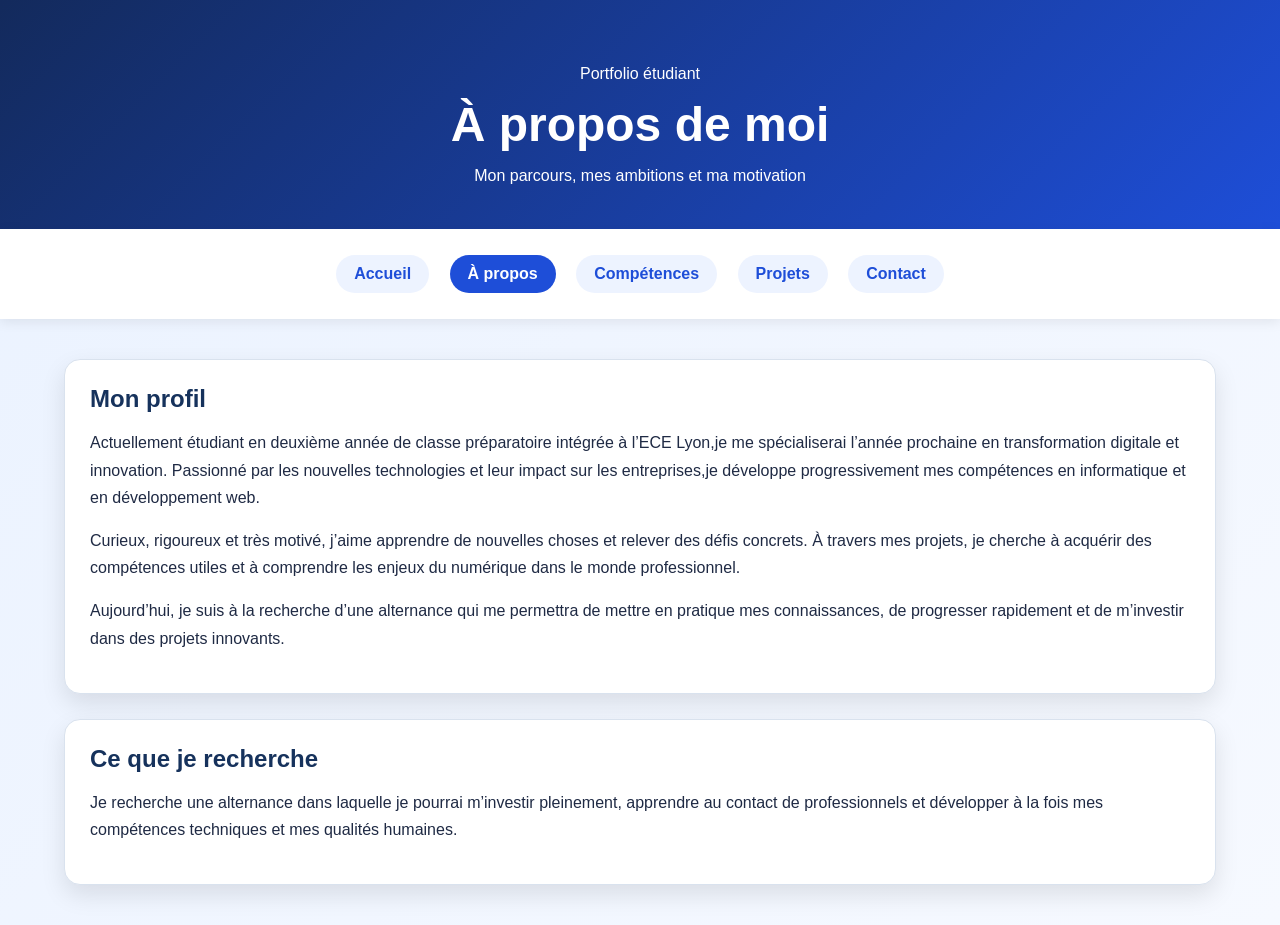
==== apropos.html @ 4f318027 "Add files via upload" ====
<!DOCTYPE html>
<html lang="fr">
<head>
    <meta charset="UTF-8">
    <meta name="viewport" content="width=device-width, initial-scale=1.0">
    <title>À propos - Mon univers numérique</title>
    <link rel="stylesheet" href="style.css">
</head>
<body>

    <header class="hero">
        <div class="hero-content">
            <p class="mini-titre">Portfolio étudiant</p>
            <h1>À propos de moi</h1>
            <p class="sous-titre">
                Mon parcours, mes ambitions et ma motivation
            </p>
        </div>
    </header>

    <nav class="menu-principal">
        <a href="index.html">Accueil</a>
        <a href="apropos.html" class="actif">À propos</a>
        <a href="competences.html">Compétences</a>
        <a href="projets.html">Projets</a>
        <a href="contact.html">Contact</a>
    </nav>

    <main class="conteneur">
        <section class="carte">
            <h2>Mon profil</h2>
            <p>
                Actuellement étudiant en deuxième année de classe préparatoire intégrée à l’ECE Lyon,je me spécialiserai l’année prochaine en transformation digitale et innovation.
                Passionné par les nouvelles technologies et leur impact sur les entreprises,je développe progressivement mes compétences en informatique et en développement web.
            </p>
            <p>
                Curieux, rigoureux et très motivé, j’aime apprendre de nouvelles choses et relever des défis concrets. À travers mes projets, je cherche à acquérir des compétences
                utiles et à comprendre les enjeux du numérique dans le monde professionnel.
            </p>
            <p>
                Aujourd’hui, je suis à la recherche d’une alternance qui me permettra de mettre en pratique mes connaissances, de progresser rapidement et de m’investir dans des projets innovants.
            </p>
        </section>

        <section class="carte">
            <h2>Ce que je recherche</h2>
            <p>
                Je recherche une alternance dans laquelle je pourrai m’investir pleinement,
                apprendre au contact de professionnels et développer à la fois mes compétences
                techniques et mes qualités humaines.
            </p>
        </section>
    </main>

    

</body>
</html>
---- style.css ----
* {
    box-sizing: border-box;
}

body {
    margin: 0;
    font-family: Arial, sans-serif;
    background: linear-gradient(135deg, #eaf2ff, #f6f9ff);
    color: #1f2a44;
}

.hero {
    background: linear-gradient(135deg, #132a5c, #1e4ed8);
    color: white;
    padding: 60px 20px 40px 20px;
    text-align: center;
    box-shadow: 0 4px 18px rgba(0, 0, 0, 0.2);
}

.hero-content {
    width: 90%;
    max-width: 1000px;
    margin: 0 auto;
}

.mini-titre {
    text-align: center;
    margin: 0 auto;
    display: block;
}

h1 {
    font-size: 3rem;
    margin: 10px 0;
}


.sous-titre {
   text-align: center;
    margin: 0 auto;
    display: block
}

.menu-principal {
    width: 100%;
    background-color: #ffffff;
    text-align: center;
    padding: 18px 10px;
    box-shadow: 0 3px 12px rgba(0, 0, 0, 0.08);
}

.menu-principal a {
    display: inline-block;
    margin: 8px;
    padding: 10px 18px;
    border-radius: 999px;
    background-color: #edf3ff;
    color: #1e4ed8;
    text-decoration: none;
    font-weight: bold;
    transition: 0.3s;
}

.menu-principal a:hover {
    background-color: #1e4ed8;
    color: white;
    transform: translateY(-2px);
}

.actif {
    background-color: #1e4ed8 !important;
    color: white !important;
}

.conteneur {
    width: 90%;
    margin: 40px auto;
}

.carte {
    background-color: white;
    border: 1px solid #d9e2ee;
    border-radius: 16px;
    padding: 25px;
    margin-bottom: 25px;
    box-shadow: 0 10px 25px rgba(0, 0, 0, 0.1);
    transition: all 0.3s ease;
}

.carte:hover {
    transform: scale(1.02);
    box-shadow: 0 15px 30px rgba(0, 0, 0, 0.18);
}

.carte-image {
    display: flex;
    align-items: center;
    justify-content: space-between;
    gap: 25px;
    flex-wrap: wrap;
}

.texte-image {
    flex: 1 1 320px;
}

.image-link {
    flex: 1 1 320px;
    text-align: center;
}

h2 {
    color: #16325c;
    margin-top: 0;
    margin-bottom: 15px;
}

h3 {
    color: #1e4ed8;
    margin-top: 30px;
    margin-bottom: 10px;
}

p {
    line-height: 1.7;
    
}

ul {
    padding-left: 22px;
    line-height: 1.8;
   
}

a {
    color: #1e4ed8;
    text-decoration: none;
    font-weight: bold;
}

a:hover {
    color: #c0392b;
    text-decoration: underline;
}

.bouton-lien {
    display: inline-block;
    margin-top: 10px;
    padding: 10px 16px;
    background-color: #1e4ed8;
    color: white;
    border-radius: 8px;
    box-shadow: 0 6px 14px rgba(30, 78, 216, 0.25);
    transition: 0.3s;
}

.bouton-lien:hover {
    background-color: #163bb5;
    color: white;
    text-decoration: none;
    transform: translateY(-2px);
}

img {
    width: 100%;
    max-width: 340px;
    border-radius: 12px;
    border: 2px solid #c7d4e6;
    box-shadow: 0 10px 20px rgba(0, 0, 0, 0.2);
    transition: 0.3s;
}

img:hover {
    transform: scale(1.05);
}

.pied-page {
    text-align: center;
    padding: 20px;
    font-size: 0.95rem;
    color: #4d5b78;
}

@media screen and (max-width: 768px) {
    h1 {
        font-size: 2.2rem;
    }

    .menu-principal a {
        display: block;
        width: fit-content;
        margin: 10px auto;
    }

    .conteneur {
        width: 94%;
    }
}
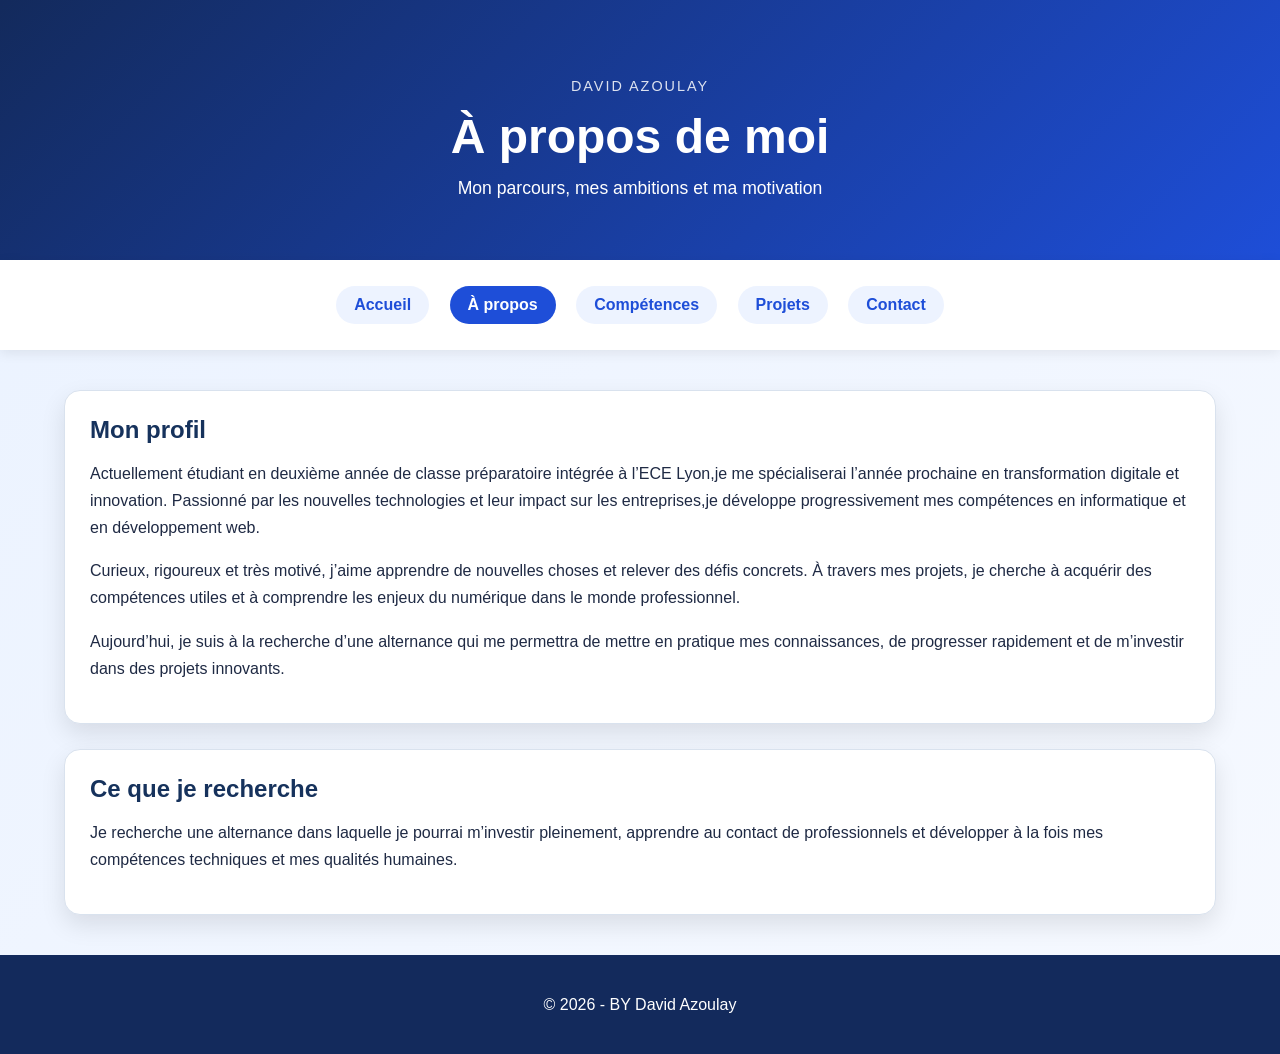
==== commit 2451e25e: "Add files via upload" ====
--- a/apropos.html
+++ b/apropos.html
@@ -10,7 +10,7 @@
 
     <header class="hero">
         <div class="hero-content">
-            <p class="mini-titre">Portfolio étudiant</p>
+            <p class="mini-titre">DAVID AZOULAY</p>
             <h1>À propos de moi</h1>
             <p class="sous-titre">
                 Mon parcours, mes ambitions et ma motivation
@@ -52,7 +52,9 @@
         </section>
     </main>
 
-    
+    <footer class="footer">
+        <p>© 2026 - BY David Azoulay</p>
+    </footer>
 
 </body>
 </html>
--- a/style.css
+++ b/style.css
@@ -9,6 +9,7 @@
     color: #1f2a44;
 }
 
+/* HEADER */
 .hero {
     background: linear-gradient(135deg, #132a5c, #1e4ed8);
     color: white;
@@ -24,9 +25,12 @@
 }
 
 .mini-titre {
-    text-align: center;
-    margin: 0 auto;
-    display: block;
+    letter-spacing: 2px;
+    text-transform: uppercase;
+    font-size: 0.9rem;
+    opacity: 0.85;
+    margin-bottom: 10px;
+    text-align: center;
 }
 
 h1 {
@@ -34,13 +38,13 @@
     margin: 10px 0;
 }
 
-
 .sous-titre {
-   text-align: center;
-    margin: 0 auto;
-    display: block
-}
-
+    font-size: 1.1rem;
+    line-height: 1.6;
+    margin-top: 10px;
+}
+
+/* MENU */
 .menu-principal {
     width: 100%;
     background-color: #ffffff;
@@ -72,11 +76,13 @@
     color: white !important;
 }
 
+/* MAIN */
 .conteneur {
     width: 90%;
     margin: 40px auto;
 }
 
+/* CARTES */
 .carte {
     background-color: white;
     border: 1px solid #d9e2ee;
@@ -92,6 +98,7 @@
     box-shadow: 0 15px 30px rgba(0, 0, 0, 0.18);
 }
 
+/* IMAGE */
 .carte-image {
     display: flex;
     align-items: center;
@@ -109,58 +116,6 @@
     text-align: center;
 }
 
-h2 {
-    color: #16325c;
-    margin-top: 0;
-    margin-bottom: 15px;
-}
-
-h3 {
-    color: #1e4ed8;
-    margin-top: 30px;
-    margin-bottom: 10px;
-}
-
-p {
-    line-height: 1.7;
-    
-}
-
-ul {
-    padding-left: 22px;
-    line-height: 1.8;
-   
-}
-
-a {
-    color: #1e4ed8;
-    text-decoration: none;
-    font-weight: bold;
-}
-
-a:hover {
-    color: #c0392b;
-    text-decoration: underline;
-}
-
-.bouton-lien {
-    display: inline-block;
-    margin-top: 10px;
-    padding: 10px 16px;
-    background-color: #1e4ed8;
-    color: white;
-    border-radius: 8px;
-    box-shadow: 0 6px 14px rgba(30, 78, 216, 0.25);
-    transition: 0.3s;
-}
-
-.bouton-lien:hover {
-    background-color: #163bb5;
-    color: white;
-    text-decoration: none;
-    transform: translateY(-2px);
-}
-
 img {
     width: 100%;
     max-width: 340px;
@@ -174,13 +129,153 @@
     transform: scale(1.05);
 }
 
-.pied-page {
+/* TITRES */
+h2 {
+    color: #16325c;
+    margin-top: 0;
+    margin-bottom: 15px;
+}
+
+h3 {
+    color: #1e4ed8;
+    margin-top: 30px;
+    margin-bottom: 10px;
+}
+
+/* TEXTE */
+p {
+    line-height: 1.7;
+}
+
+/* LISTES */
+ul {
+    padding-left: 22px;
+    line-height: 1.8;
+}
+
+/* LIENS */
+a {
+    color: #1e4ed8;
+    text-decoration: none;
+    font-weight: bold;
+}
+
+a:hover {
+    color: #c0392b;
+    text-decoration: underline;
+}
+
+/* BOUTONS */
+.bouton-lien {
+    display: inline-block;
+    margin-top: 10px;
+    padding: 10px 16px;
+    background-color: #1e4ed8;
+    color: white;
+    border-radius: 8px;
+    box-shadow: 0 6px 14px rgba(30, 78, 216, 0.25);
+    transition: 0.3s;
+}
+
+.bouton-lien:hover {
+    background-color: #163bb5;
+    color: white;
+    transform: translateY(-2px);
+}
+
+/* FOOTER */
+.footer {
+    background-color: #132a5c;
+    color: white;
     text-align: center;
     padding: 20px;
-    font-size: 0.95rem;
-    color: #4d5b78;
-}
-
+    margin-top: 40px;
+}
+
+.footer a {
+    color: #ffffff;
+    margin: 0 10px;
+}
+
+.footer a:hover {
+    color: #c0392b;
+}
+
+/* FORMULAIRE CONTACT */
+.carte-contact {
+    max-width: 950px;
+    margin: 0 auto 30px auto;
+    padding: 35px;
+    background: linear-gradient(180deg, #ffffff, #f8fbff);
+}
+
+.intro-contact {
+    margin-bottom: 25px;
+}
+
+.ligne-formulaire {
+    display: flex;
+    gap: 18px;
+    flex-wrap: wrap;
+}
+
+.formulaire-contact {
+    margin-top: 10px;
+}
+
+.champ-formulaire {
+    display: flex;
+    flex-direction: column;
+    margin-bottom: 18px;
+    flex: 1 1 320px;
+}
+
+.champ-formulaire label {
+    font-weight: bold;
+    margin-bottom: 8px;
+    color: #16325c;
+}
+
+.champ-formulaire input,
+.champ-formulaire textarea {
+    padding: 14px;
+    border: 1px solid #cbd7ea;
+    border-radius: 14px;
+    font-size: 1rem;
+    background-color: #f8fbff;
+    transition: 0.3s;
+}
+
+.champ-formulaire input:focus,
+.champ-formulaire textarea:focus {
+    outline: none;
+    border-color: #1e4ed8;
+    background-color: white;
+    box-shadow: 0 0 0 4px rgba(30, 78, 216, 0.12);
+}
+
+.zone-bouton {
+    margin-top: 10px;
+}
+
+.bouton-envoi {
+    border: none;
+    padding: 14px 24px;
+    border-radius: 12px;
+    background: linear-gradient(135deg, #1e4ed8, #3b82f6);
+    color: white;
+    font-size: 1rem;
+    font-weight: bold;
+    cursor: pointer;
+    box-shadow: 0 10px 20px rgba(30, 78, 216, 0.22);
+    transition: 0.3s;
+}
+
+.bouton-envoi:hover {
+    transform: translateY(-2px);
+}
+
+/* RESPONSIVE */
 @media screen and (max-width: 768px) {
     h1 {
         font-size: 2.2rem;
@@ -192,6 +287,10 @@
         margin: 10px auto;
     }
 
+    .ligne-formulaire {
+        flex-direction: column;
+    }
+
     .conteneur {
         width: 94%;
     }
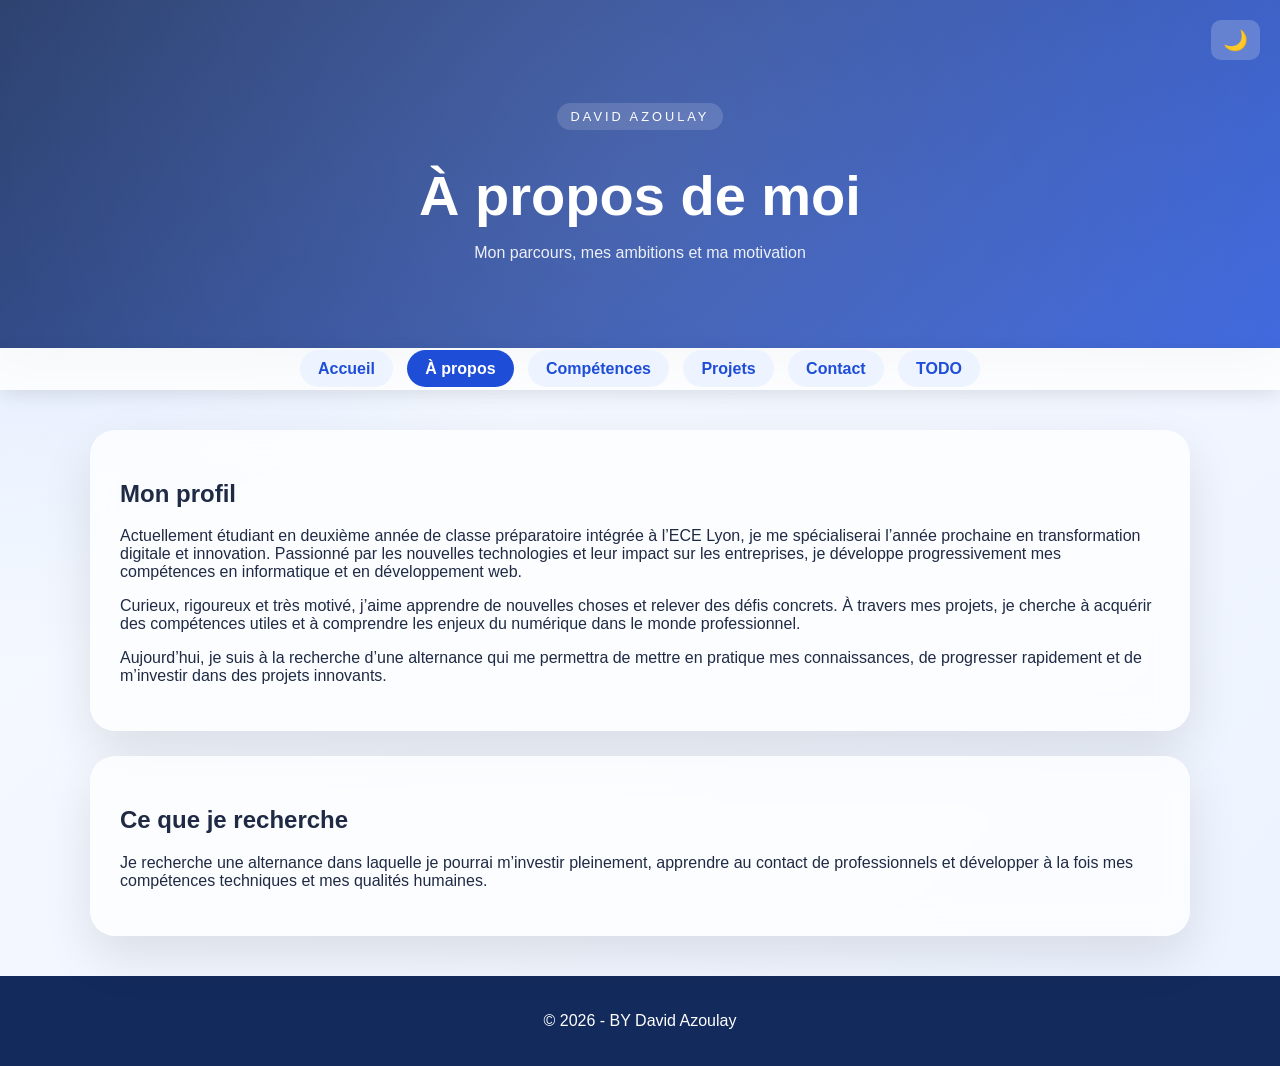
==== commit a73dee65: "Add files via upload" ====
--- a/apropos.html
+++ b/apropos.html
@@ -8,53 +8,72 @@
 </head>
 <body>
 
-    <header class="hero">
-        <div class="hero-content">
-            <p class="mini-titre">DAVID AZOULAY</p>
-            <h1>À propos de moi</h1>
-            <p class="sous-titre">
-                Mon parcours, mes ambitions et ma motivation
-            </p>
-        </div>
-    </header>
+<header class="hero">
+    <div class="dark-toggle" onclick="toggleDarkMode()">🌙</div>
+    <div class="hero-content">
+        <p class="mini-titre">DAVID AZOULAY</p>
+        <h1>À propos de moi</h1>
+        <p class="sous-titre">
+            Mon parcours, mes ambitions et ma motivation
+        </p>
+    </div>
+</header>
 
-    <nav class="menu-principal">
-        <a href="index.html">Accueil</a>
-        <a href="apropos.html" class="actif">À propos</a>
-        <a href="competences.html">Compétences</a>
-        <a href="projets.html">Projets</a>
-        <a href="contact.html">Contact</a>
-    </nav>
+<div class="burger" id="burger">
+    ☰
+</div>
 
-    <main class="conteneur">
-        <section class="carte">
-            <h2>Mon profil</h2>
-            <p>
-                Actuellement étudiant en deuxième année de classe préparatoire intégrée à l’ECE Lyon,je me spécialiserai l’année prochaine en transformation digitale et innovation.
-                Passionné par les nouvelles technologies et leur impact sur les entreprises,je développe progressivement mes compétences en informatique et en développement web.
-            </p>
-            <p>
-                Curieux, rigoureux et très motivé, j’aime apprendre de nouvelles choses et relever des défis concrets. À travers mes projets, je cherche à acquérir des compétences
-                utiles et à comprendre les enjeux du numérique dans le monde professionnel.
-            </p>
-            <p>
-                Aujourd’hui, je suis à la recherche d’une alternance qui me permettra de mettre en pratique mes connaissances, de progresser rapidement et de m’investir dans des projets innovants.
-            </p>
-        </section>
+<nav class="menu-principal" id="menu">
+    <a href="index.html">Accueil</a>
+    <a href="apropos.html" class="actif">À propos</a>
+    <a href="competences.html">Compétences</a>
+    <a href="projets.html">Projets</a>
+    <a href="contact.html">Contact</a>
+    <a href="todo.html">TODO</a>
 
-        <section class="carte">
-            <h2>Ce que je recherche</h2>
-            <p>
-                Je recherche une alternance dans laquelle je pourrai m’investir pleinement,
-                apprendre au contact de professionnels et développer à la fois mes compétences
-                techniques et mes qualités humaines.
-            </p>
-        </section>
-    </main>
+    
+</nav>
 
-    <footer class="footer">
-        <p>© 2026 - BY David Azoulay</p>
-    </footer>
+<main class="conteneur">
+
+    <!-- AJOUT reveal ICI -->
+    <section class="carte reveal">
+        <h2>Mon profil</h2>
+        <p>
+            Actuellement étudiant en deuxième année de classe préparatoire intégrée à l’ECE Lyon,
+            je me spécialiserai l’année prochaine en transformation digitale et innovation.
+            Passionné par les nouvelles technologies et leur impact sur les entreprises,
+            je développe progressivement mes compétences en informatique et en développement web.
+        </p>
+        <p>
+            Curieux, rigoureux et très motivé, j’aime apprendre de nouvelles choses et relever des défis concrets.
+            À travers mes projets, je cherche à acquérir des compétences utiles et à comprendre les enjeux du numérique dans le monde professionnel.
+        </p>
+        <p>
+            Aujourd’hui, je suis à la recherche d’une alternance qui me permettra de mettre en pratique mes connaissances,
+            de progresser rapidement et de m’investir dans des projets innovants.
+        </p>
+    </section>
+
+    <!-- AJOUT reveal ICI -->
+    <section class="carte reveal">
+        <h2>Ce que je recherche</h2>
+        <p>
+            Je recherche une alternance dans laquelle je pourrai m’investir pleinement,
+            apprendre au contact de professionnels et développer à la fois mes compétences
+            techniques et mes qualités humaines.
+        </p>
+    </section>
+
+</main>
+
+<footer class="footer">
+    <p>© 2026 - BY David Azoulay</p>
+</footer>
+
+<script src="https://code.jquery.com/jquery-3.7.1.min.js"></script>
+<script src="jquery.js"></script>
+<script src="animations.js"></script>
 
 </body>
 </html>
--- a/style.css
+++ b/style.css
@@ -1,127 +1,174 @@
+/* RESET */
 * {
     box-sizing: border-box;
 }
 
+html {
+    scroll-behavior: smooth;
+}
+
+/* BODY */
 body {
     margin: 0;
-    font-family: Arial, sans-serif;
-    background: linear-gradient(135deg, #eaf2ff, #f6f9ff);
+    font-family: -apple-system, BlinkMacSystemFont, sans-serif;
+    background:
+        radial-gradient(circle at top left, rgba(59,130,246,0.15), transparent 40%),
+        linear-gradient(135deg, #f7faff, #edf3ff);
     color: #1f2a44;
 }
 
 /* HEADER */
 .hero {
-    background: linear-gradient(135deg, #132a5c, #1e4ed8);
-    color: white;
-    padding: 60px 20px 40px 20px;
+    position: relative;
+    overflow: hidden;
+    background: linear-gradient(135deg, rgba(19,42,92,0.95), rgba(30,78,216,0.9));
+    color: white;
+    padding: 90px 20px 70px;
     text-align: center;
-    box-shadow: 0 4px 18px rgba(0, 0, 0, 0.2);
+    box-shadow: 0 15px 40px rgba(0,0,0,0.2);
+}
+
+.hero::after {
+    content: "";
+    position: absolute;
+    width: 200%;
+    height: 200%;
+    background: radial-gradient(circle, rgba(255,255,255,0.15), transparent);
+    top: -50%;
+    left: -50%;
+    animation: moveLight 8s linear infinite;
+    pointer-events: none;
 }
 
 .hero-content {
-    width: 90%;
-    max-width: 1000px;
-    margin: 0 auto;
+    position: relative;
+    z-index: 1;
+}
+
+@keyframes moveLight {
+    0% { transform: rotate(0deg); }
+    100% { transform: rotate(360deg); }
 }
 
 .mini-titre {
-    letter-spacing: 2px;
-    text-transform: uppercase;
-    font-size: 0.9rem;
-    opacity: 0.85;
-    margin-bottom: 10px;
-    text-align: center;
+    display: inline-block;
+    letter-spacing: 3px;
+    font-size: 0.8rem;
+    padding: 6px 14px;
+    border-radius: 999px;
+    background: rgba(255,255,255,0.15);
+    backdrop-filter: blur(8px);
 }
 
 h1 {
-    font-size: 3rem;
-    margin: 10px 0;
+    font-size: 3.5rem;
+    margin: 20px 0 10px;
 }
 
 .sous-titre {
-    font-size: 1.1rem;
-    line-height: 1.6;
-    margin-top: 10px;
+    opacity: 0.9;
+}
+
+/* BOUTON DARK MODE */
+.dark-toggle {
+    position: absolute;
+    top: 20px;
+    right: 20px;
+    z-index: 2;
+    font-size: 20px;
+    cursor: pointer;
+    background: rgba(255,255,255,0.2);
+    padding: 8px 12px;
+    border-radius: 10px;
+    backdrop-filter: blur(6px);
+    color: white;
 }
 
 /* MENU */
 .menu-principal {
-    width: 100%;
-    background-color: #ffffff;
+    position: sticky;
+    top: 0;
+    z-index: 10;
+    background: rgba(255,255,255,0.85);
+    backdrop-filter: blur(12px);
+    padding: 12px;
     text-align: center;
-    padding: 18px 10px;
-    box-shadow: 0 3px 12px rgba(0, 0, 0, 0.08);
+    box-shadow: 0 5px 20px rgba(0,0,0,0.08);
 }
 
 .menu-principal a {
-    display: inline-block;
-    margin: 8px;
+    margin: 5px;
     padding: 10px 18px;
     border-radius: 999px;
-    background-color: #edf3ff;
+    background: #edf3ff;
     color: #1e4ed8;
+    font-weight: bold;
     text-decoration: none;
-    font-weight: bold;
-    transition: 0.3s;
+    transition: 0.25s;
 }
 
 .menu-principal a:hover {
-    background-color: #1e4ed8;
+    background: #1e4ed8;
     color: white;
     transform: translateY(-2px);
 }
 
 .actif {
-    background-color: #1e4ed8 !important;
+    background: #1e4ed8 !important;
     color: white !important;
+}
+
+/* BURGER */
+.burger {
+    display: none;
+    font-size: 32px;
+    text-align: center;
+    padding: 12px;
+    background: #132a5c;
+    color: white;
+    cursor: pointer;
 }
 
 /* MAIN */
 .conteneur {
     width: 90%;
+    max-width: 1100px;
     margin: 40px auto;
 }
 
 /* CARTES */
 .carte {
-    background-color: white;
-    border: 1px solid #d9e2ee;
-    border-radius: 16px;
-    padding: 25px;
+    background: rgba(255,255,255,0.75);
+    backdrop-filter: blur(15px);
+    border-radius: 25px;
+    padding: 30px;
     margin-bottom: 25px;
-    box-shadow: 0 10px 25px rgba(0, 0, 0, 0.1);
-    transition: all 0.3s ease;
+    box-shadow: 0 20px 50px rgba(0,0,0,0.1);
+    transition: 0.3s;
 }
 
 .carte:hover {
-    transform: scale(1.02);
-    box-shadow: 0 15px 30px rgba(0, 0, 0, 0.18);
+    transform: translateY(-6px) scale(1.01);
+    box-shadow: 0 25px 60px rgba(0,0,0,0.15);
+}
+
+/* ANIMATION SCROLL */
+.reveal {
+    opacity: 0;
+    transform: translateY(40px);
+    transition: all 0.8s ease;
+}
+
+.reveal.visible {
+    opacity: 1;
+    transform: translateY(0);
 }
 
 /* IMAGE */
-.carte-image {
-    display: flex;
-    align-items: center;
-    justify-content: space-between;
-    gap: 25px;
-    flex-wrap: wrap;
-}
-
-.texte-image {
-    flex: 1 1 320px;
-}
-
-.image-link {
-    flex: 1 1 320px;
-    text-align: center;
-}
-
 img {
     width: 100%;
     max-width: 340px;
-    border-radius: 12px;
-    border: 2px solid #c7d4e6;
-    box-shadow: 0 10px 20px rgba(0, 0, 0, 0.2);
+    border-radius: 20px;
     transition: 0.3s;
 }
 
@@ -129,169 +176,211 @@
     transform: scale(1.05);
 }
 
-/* TITRES */
-h2 {
-    color: #16325c;
-    margin-top: 0;
-    margin-bottom: 15px;
-}
-
-h3 {
-    color: #1e4ed8;
-    margin-top: 30px;
-    margin-bottom: 10px;
-}
-
-/* TEXTE */
-p {
-    line-height: 1.7;
-}
-
-/* LISTES */
-ul {
-    padding-left: 22px;
-    line-height: 1.8;
-}
-
-/* LIENS */
-a {
-    color: #1e4ed8;
+/* BOUTONS */
+.bouton-envoi,
+.bouton-lien,
+.bouton-accordeon {
+    background: linear-gradient(135deg, #1e4ed8, #3b82f6);
+    color: white;
+    border: none;
+    padding: 12px 20px;
+    border-radius: 15px;
+    font-weight: bold;
+    cursor: pointer;
+    transition: 0.25s;
     text-decoration: none;
-    font-weight: bold;
-}
-
-a:hover {
-    color: #c0392b;
-    text-decoration: underline;
-}
-
-/* BOUTONS */
-.bouton-lien {
-    display: inline-block;
-    margin-top: 10px;
-    padding: 10px 16px;
-    background-color: #1e4ed8;
-    color: white;
-    border-radius: 8px;
-    box-shadow: 0 6px 14px rgba(30, 78, 216, 0.25);
-    transition: 0.3s;
-}
-
-.bouton-lien:hover {
-    background-color: #163bb5;
-    color: white;
+}
+
+.bouton-envoi:hover,
+.bouton-lien:hover,
+.bouton-accordeon:hover {
     transform: translateY(-2px);
 }
 
-/* FOOTER */
-.footer {
-    background-color: #132a5c;
-    color: white;
-    text-align: center;
-    padding: 20px;
-    margin-top: 40px;
-}
-
-.footer a {
-    color: #ffffff;
-    margin: 0 10px;
-}
-
-.footer a:hover {
-    color: #c0392b;
-}
-
-/* FORMULAIRE CONTACT */
-.carte-contact {
-    max-width: 950px;
-    margin: 0 auto 30px auto;
-    padding: 35px;
-    background: linear-gradient(180deg, #ffffff, #f8fbff);
-}
-
-.intro-contact {
-    margin-bottom: 25px;
-}
-
+.bouton-envoi:active,
+.bouton-lien:active,
+.bouton-accordeon:active {
+    transform: scale(0.95);
+}
+
+/* FORMULAIRE */
 .ligne-formulaire {
     display: flex;
-    gap: 18px;
-    flex-wrap: wrap;
-}
-
-.formulaire-contact {
-    margin-top: 10px;
+    gap: 6px;
 }
 
 .champ-formulaire {
+    flex: 1;
     display: flex;
     flex-direction: column;
-    margin-bottom: 18px;
-    flex: 1 1 320px;
+    margin-bottom: 8px;
 }
 
 .champ-formulaire label {
-    font-weight: bold;
-    margin-bottom: 8px;
-    color: #16325c;
+    font-size: 0.8rem;
+    margin-bottom: 3px;
 }
 
 .champ-formulaire input,
 .champ-formulaire textarea {
-    padding: 14px;
-    border: 1px solid #cbd7ea;
-    border-radius: 14px;
-    font-size: 1rem;
-    background-color: #f8fbff;
-    transition: 0.3s;
+    padding: 10px;
+    border-radius: 12px;
+    border: 1px solid #d6e0f0;
+    background: #f8fbff;
+    transition: 0.2s;
 }
 
 .champ-formulaire input:focus,
 .champ-formulaire textarea:focus {
     outline: none;
     border-color: #1e4ed8;
-    background-color: white;
-    box-shadow: 0 0 0 4px rgba(30, 78, 216, 0.12);
-}
-
-.zone-bouton {
-    margin-top: 10px;
-}
-
-.bouton-envoi {
+    box-shadow: 0 0 0 3px rgba(30,78,216,0.15);
+}
+
+textarea {
+    resize: none;
+}
+
+/* TODO */
+.table-todo {
+    width: 100%;
+    border-collapse: collapse;
+    margin-top: 20px;
+}
+
+.table-todo th {
+    background: #132a5c;
+    color: white;
+    padding: 12px;
+}
+
+.table-todo td {
+    padding: 12px;
+    background: #f8fbff;
+    color: #1f2a44;
+}
+
+.tache-faite {
+    text-decoration: line-through;
+    color: gray;
+}
+
+.bouton-supprimer {
+    background: #c0392b;
+    color: white;
     border: none;
-    padding: 14px 24px;
-    border-radius: 12px;
-    background: linear-gradient(135deg, #1e4ed8, #3b82f6);
-    color: white;
-    font-size: 1rem;
-    font-weight: bold;
+    padding: 6px 10px;
+    border-radius: 10px;
     cursor: pointer;
-    box-shadow: 0 10px 20px rgba(30, 78, 216, 0.22);
-    transition: 0.3s;
-}
-
-.bouton-envoi:hover {
-    transform: translateY(-2px);
-}
-
-/* RESPONSIVE */
+}
+
+.bouton-supprimer:hover {
+    background: #922b21;
+}
+
+/* ACCORDEON */
+.contenu-accordeon {
+    margin-top: 15px;
+    padding: 15px;
+    background: #eef4ff;
+    border-radius: 15px;
+}
+
+/* FOOTER */
+.footer {
+    background: #132a5c;
+    color: white;
+    text-align: center;
+    padding: 20px;
+}
+
+/* DARK MODE */
+.dark-mode {
+    background: #0f172a;
+    color: white;
+}
+
+.dark-mode .carte {
+    background: #1e293b;
+    color: white;
+}
+
+.dark-mode .menu-principal {
+    background: #1e293b;
+}
+
+.dark-mode .menu-principal a {
+    background: #334155;
+    color: white;
+}
+
+.dark-mode .menu-principal a:hover,
+.dark-mode .actif {
+    background: #3b82f6 !important;
+    color: white !important;
+}
+
+.dark-mode .footer {
+    background: #020617;
+}
+
+.dark-mode .champ-formulaire input,
+.dark-mode .champ-formulaire textarea,
+.dark-mode .contenu-accordeon {
+    background: #334155;
+    color: white;
+    border-color: #475569;
+}
+
+.dark-mode .champ-formulaire input::placeholder,
+.dark-mode .champ-formulaire textarea::placeholder {
+    color: #cbd5e1;
+}
+
+.dark-mode .table-todo th {
+    background: #020617;
+    color: white;
+}
+
+.dark-mode .table-todo td {
+    background: #1e293b;
+    color: white;
+    border-bottom: 1px solid #334155;
+}
+
+.dark-mode .table-todo tr:hover td {
+    background: #334155;
+}
+
+.dark-mode .tache-faite {
+    color: #94a3b8;
+}
+
+/* MOBILE */
 @media screen and (max-width: 768px) {
+    .burger {
+        display: block;
+    }
+
+    .menu-principal {
+        display: none;
+    }
+
+    .menu-principal a {
+        display: block;
+        margin: 10px auto;
+        width: 90%;
+    }
+
+    .ligne-formulaire {
+        gap: 4px;
+    }
+
     h1 {
         font-size: 2.2rem;
     }
 
-    .menu-principal a {
-        display: block;
-        width: fit-content;
-        margin: 10px auto;
-    }
-
-    .ligne-formulaire {
-        flex-direction: column;
-    }
-
-    .conteneur {
-        width: 94%;
+    .hero {
+        padding: 70px 20px 55px;
     }
 }
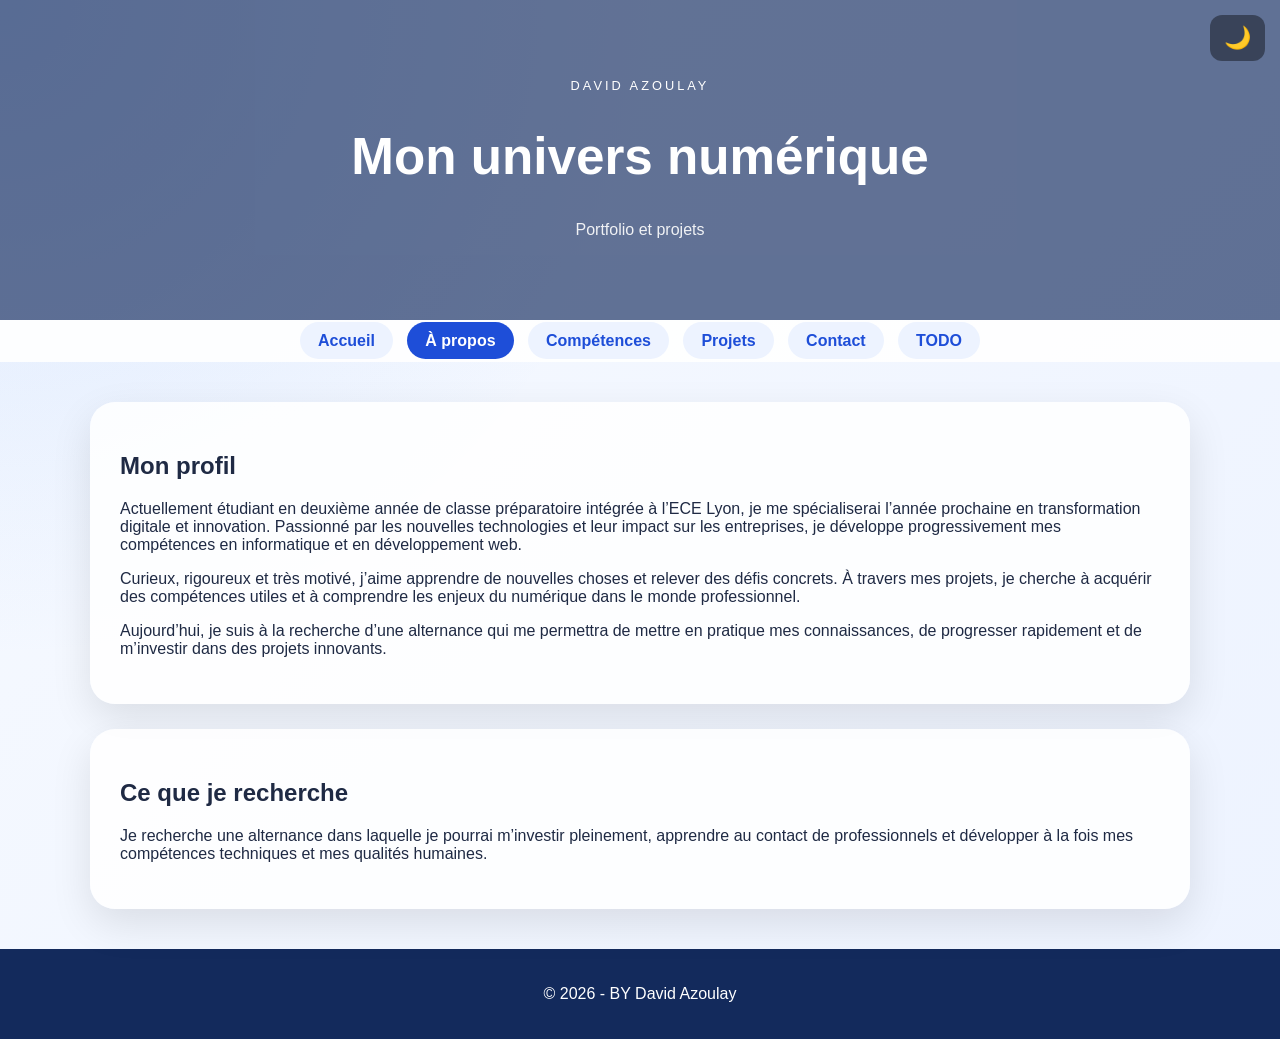
==== commit dd4ace7a: "Add files via upload" ====
--- a/apropos.html
+++ b/apropos.html
@@ -9,14 +9,24 @@
 <body>
 
 <header class="hero">
+
+    <!-- SLIDER -->
+    <div class="slider">
+        <img src="images/bg1.jpg">
+        <img src="images/bg2.jpg">
+        <img src="images/bg3.jpg">
+    </div>
+
+    <!-- DARK MODE -->
     <div class="dark-toggle" onclick="toggleDarkMode()">🌙</div>
+
+    <!-- TEXTE -->
     <div class="hero-content">
         <p class="mini-titre">DAVID AZOULAY</p>
-        <h1>À propos de moi</h1>
-        <p class="sous-titre">
-            Mon parcours, mes ambitions et ma motivation
-        </p>
+        <h1>Mon univers numérique</h1>
+        <p class="sous-titre">Portfolio et projets</p>
     </div>
+
 </header>
 
 <div class="burger" id="burger">
--- a/style.css
+++ b/style.css
@@ -17,83 +17,101 @@
     color: #1f2a44;
 }
 
-/* HEADER */
+/* ===== HEADER + SLIDER ===== */
+
 .hero {
     position: relative;
     overflow: hidden;
-    background: linear-gradient(135deg, rgba(19,42,92,0.95), rgba(30,78,216,0.9));
-    color: white;
-    padding: 90px 20px 70px;
+    min-height: 320px;
+    padding: 0 20px;
+    display: flex;
+    align-items: center;
+    justify-content: center;
     text-align: center;
-    box-shadow: 0 15px 40px rgba(0,0,0,0.2);
-}
-
-.hero::after {
+    color: white;
+}
+
+/* SLIDER */
+.slider {
+    position: absolute;
+    inset: 0;
+    width: 100%;
+    height: 100%;
+    z-index: 0;
+}
+
+.slider img {
+    position: absolute;
+    inset: 0;
+    width: 100%;
+    height: 100%;
+    object-fit: cover;
+    opacity: 0;
+    animation: slideShow 12s infinite;
+}
+
+.slider img:nth-child(1) { animation-delay: 0s; }
+.slider img:nth-child(2) { animation-delay: 4s; }
+.slider img:nth-child(3) { animation-delay: 8s; }
+
+@keyframes slideShow {
+    0% { opacity: 0; }
+    10% { opacity: 1; }
+    30% { opacity: 1; }
+    40% { opacity: 0; }
+    100% { opacity: 0; }
+}
+
+/* FILTRE */
+.hero::before {
     content: "";
     position: absolute;
-    width: 200%;
-    height: 200%;
-    background: radial-gradient(circle, rgba(255,255,255,0.15), transparent);
-    top: -50%;
-    left: -50%;
-    animation: moveLight 8s linear infinite;
-    pointer-events: none;
-}
-
+    inset: 0;
+    background: rgba(19,42,92,0.65);
+    z-index: 1;
+}
+
+/* TEXTE */
 .hero-content {
     position: relative;
-    z-index: 1;
-}
-
-@keyframes moveLight {
-    0% { transform: rotate(0deg); }
-    100% { transform: rotate(360deg); }
+    z-index: 2;
 }
 
 .mini-titre {
-    display: inline-block;
     letter-spacing: 3px;
     font-size: 0.8rem;
-    padding: 6px 14px;
-    border-radius: 999px;
-    background: rgba(255,255,255,0.15);
-    backdrop-filter: blur(8px);
 }
 
 h1 {
-    font-size: 3.5rem;
-    margin: 20px 0 10px;
+    font-size: 3.2rem;
 }
 
 .sous-titre {
     opacity: 0.9;
 }
 
-/* BOUTON DARK MODE */
+/* DARK BUTTON */
 .dark-toggle {
-    position: absolute;
-    top: 20px;
-    right: 20px;
-    z-index: 2;
-    font-size: 20px;
+    position: fixed;
+    top: 15px;
+    right: 15px;
+    z-index: 100;
+    font-size: 22px;
+    background: rgba(0,0,0,0.4);
+    color: white;
+    padding: 10px 14px;
+    border-radius: 12px;
     cursor: pointer;
-    background: rgba(255,255,255,0.2);
-    padding: 8px 12px;
-    border-radius: 10px;
-    backdrop-filter: blur(6px);
-    color: white;
-}
-
-/* MENU */
+}
+
+/* ===== MENU ===== */
+
 .menu-principal {
     position: sticky;
     top: 0;
-    z-index: 10;
-    background: rgba(255,255,255,0.85);
-    backdrop-filter: blur(12px);
+    background: rgba(255,255,255,0.9);
     padding: 12px;
     text-align: center;
-    box-shadow: 0 5px 20px rgba(0,0,0,0.08);
 }
 
 .menu-principal a {
@@ -104,13 +122,11 @@
     color: #1e4ed8;
     font-weight: bold;
     text-decoration: none;
-    transition: 0.25s;
 }
 
 .menu-principal a:hover {
     background: #1e4ed8;
     color: white;
-    transform: translateY(-2px);
 }
 
 .actif {
@@ -121,15 +137,15 @@
 /* BURGER */
 .burger {
     display: none;
-    font-size: 32px;
+    font-size: 38px;
     text-align: center;
-    padding: 12px;
+    padding: 16px;
     background: #132a5c;
     color: white;
-    cursor: pointer;
-}
-
-/* MAIN */
+}
+
+/* ===== MAIN ===== */
+
 .conteneur {
     width: 90%;
     max-width: 1100px;
@@ -138,25 +154,23 @@
 
 /* CARTES */
 .carte {
-    background: rgba(255,255,255,0.75);
-    backdrop-filter: blur(15px);
+    background: rgba(255,255,255,0.85);
     border-radius: 25px;
     padding: 30px;
     margin-bottom: 25px;
-    box-shadow: 0 20px 50px rgba(0,0,0,0.1);
+    box-shadow: 0 15px 40px rgba(0,0,0,0.1);
     transition: 0.3s;
 }
 
 .carte:hover {
-    transform: translateY(-6px) scale(1.01);
-    box-shadow: 0 25px 60px rgba(0,0,0,0.15);
-}
-
-/* ANIMATION SCROLL */
+    transform: translateY(-5px);
+}
+
+/* ANIMATION */
 .reveal {
     opacity: 0;
     transform: translateY(40px);
-    transition: all 0.8s ease;
+    transition: 0.8s;
 }
 
 .reveal.visible {
@@ -164,46 +178,8 @@
     transform: translateY(0);
 }
 
-/* IMAGE */
-img {
-    width: 100%;
-    max-width: 340px;
-    border-radius: 20px;
-    transition: 0.3s;
-}
-
-img:hover {
-    transform: scale(1.05);
-}
-
-/* BOUTONS */
-.bouton-envoi,
-.bouton-lien,
-.bouton-accordeon {
-    background: linear-gradient(135deg, #1e4ed8, #3b82f6);
-    color: white;
-    border: none;
-    padding: 12px 20px;
-    border-radius: 15px;
-    font-weight: bold;
-    cursor: pointer;
-    transition: 0.25s;
-    text-decoration: none;
-}
-
-.bouton-envoi:hover,
-.bouton-lien:hover,
-.bouton-accordeon:hover {
-    transform: translateY(-2px);
-}
-
-.bouton-envoi:active,
-.bouton-lien:active,
-.bouton-accordeon:active {
-    transform: scale(0.95);
-}
-
-/* FORMULAIRE */
+/* ===== FORM ===== */
+
 .ligne-formulaire {
     display: flex;
     gap: 6px;
@@ -213,80 +189,57 @@
     flex: 1;
     display: flex;
     flex-direction: column;
-    margin-bottom: 8px;
-}
-
-.champ-formulaire label {
-    font-size: 0.8rem;
-    margin-bottom: 3px;
 }
 
 .champ-formulaire input,
 .champ-formulaire textarea {
     padding: 10px;
-    border-radius: 12px;
+    border-radius: 10px;
     border: 1px solid #d6e0f0;
-    background: #f8fbff;
-    transition: 0.2s;
-}
-
-.champ-formulaire input:focus,
-.champ-formulaire textarea:focus {
-    outline: none;
-    border-color: #1e4ed8;
-    box-shadow: 0 0 0 3px rgba(30,78,216,0.15);
-}
-
-textarea {
-    resize: none;
-}
-
-/* TODO */
+}
+
+/* ===== TABLE TODO PREMIUM ===== */
+
 .table-todo {
     width: 100%;
     border-collapse: collapse;
     margin-top: 20px;
+    border-radius: 15px;
+    overflow: hidden;
 }
 
 .table-todo th {
-    background: #132a5c;
-    color: white;
-    padding: 12px;
+    background: linear-gradient(135deg, #132a5c, #1e4ed8);
+    color: white;
+    padding: 14px;
 }
 
 .table-todo td {
-    padding: 12px;
+    padding: 14px;
     background: #f8fbff;
     color: #1f2a44;
+    border-bottom: 1px solid #dbe4f0;
+}
+
+.table-todo tr:hover td {
+    background: #edf3ff;
 }
 
 .tache-faite {
     text-decoration: line-through;
-    color: gray;
+    color: #94a3b8;
 }
 
 .bouton-supprimer {
-    background: #c0392b;
-    color: white;
+    background: linear-gradient(135deg, #e74c3c, #c0392b);
+    color: white;
+    padding: 8px 12px;
+    border-radius: 10px;
     border: none;
-    padding: 6px 10px;
-    border-radius: 10px;
-    cursor: pointer;
-}
-
-.bouton-supprimer:hover {
-    background: #922b21;
-}
-
-/* ACCORDEON */
-.contenu-accordeon {
-    margin-top: 15px;
-    padding: 15px;
-    background: #eef4ff;
-    border-radius: 15px;
-}
-
-/* FOOTER */
+}
+
+/* ===== FOOTER ===== */
+
 .footer {
     background: #132a5c;
     color: white;
@@ -294,7 +247,8 @@
     padding: 20px;
 }
 
-/* DARK MODE */
+/* ===== DARK MODE ===== */
+
 .dark-mode {
     background: #0f172a;
     color: white;
@@ -302,7 +256,6 @@
 
 .dark-mode .carte {
     background: #1e293b;
-    color: white;
 }
 
 .dark-mode .menu-principal {
@@ -314,50 +267,31 @@
     color: white;
 }
 
-.dark-mode .menu-principal a:hover,
-.dark-mode .actif {
-    background: #3b82f6 !important;
-    color: white !important;
-}
-
-.dark-mode .footer {
-    background: #020617;
-}
-
-.dark-mode .champ-formulaire input,
-.dark-mode .champ-formulaire textarea,
-.dark-mode .contenu-accordeon {
-    background: #334155;
-    color: white;
-    border-color: #475569;
-}
-
-.dark-mode .champ-formulaire input::placeholder,
-.dark-mode .champ-formulaire textarea::placeholder {
-    color: #cbd5e1;
-}
-
 .dark-mode .table-todo th {
     background: #020617;
-    color: white;
 }
 
 .dark-mode .table-todo td {
     background: #1e293b;
     color: white;
-    border-bottom: 1px solid #334155;
 }
 
 .dark-mode .table-todo tr:hover td {
     background: #334155;
 }
 
-.dark-mode .tache-faite {
-    color: #94a3b8;
-}
-
-/* MOBILE */
+/* ===== MOBILE ===== */
+
 @media screen and (max-width: 768px) {
+
+    .hero {
+        min-height: 260px;
+    }
+
+    h1 {
+        font-size: 2rem;
+    }
+
     .burger {
         display: block;
     }
@@ -368,19 +302,11 @@
 
     .menu-principal a {
         display: block;
+        width: 90%;
         margin: 10px auto;
-        width: 90%;
     }
 
     .ligne-formulaire {
-        gap: 4px;
-    }
-
-    h1 {
-        font-size: 2.2rem;
-    }
-
-    .hero {
-        padding: 70px 20px 55px;
+        flex-direction: column;
     }
 }
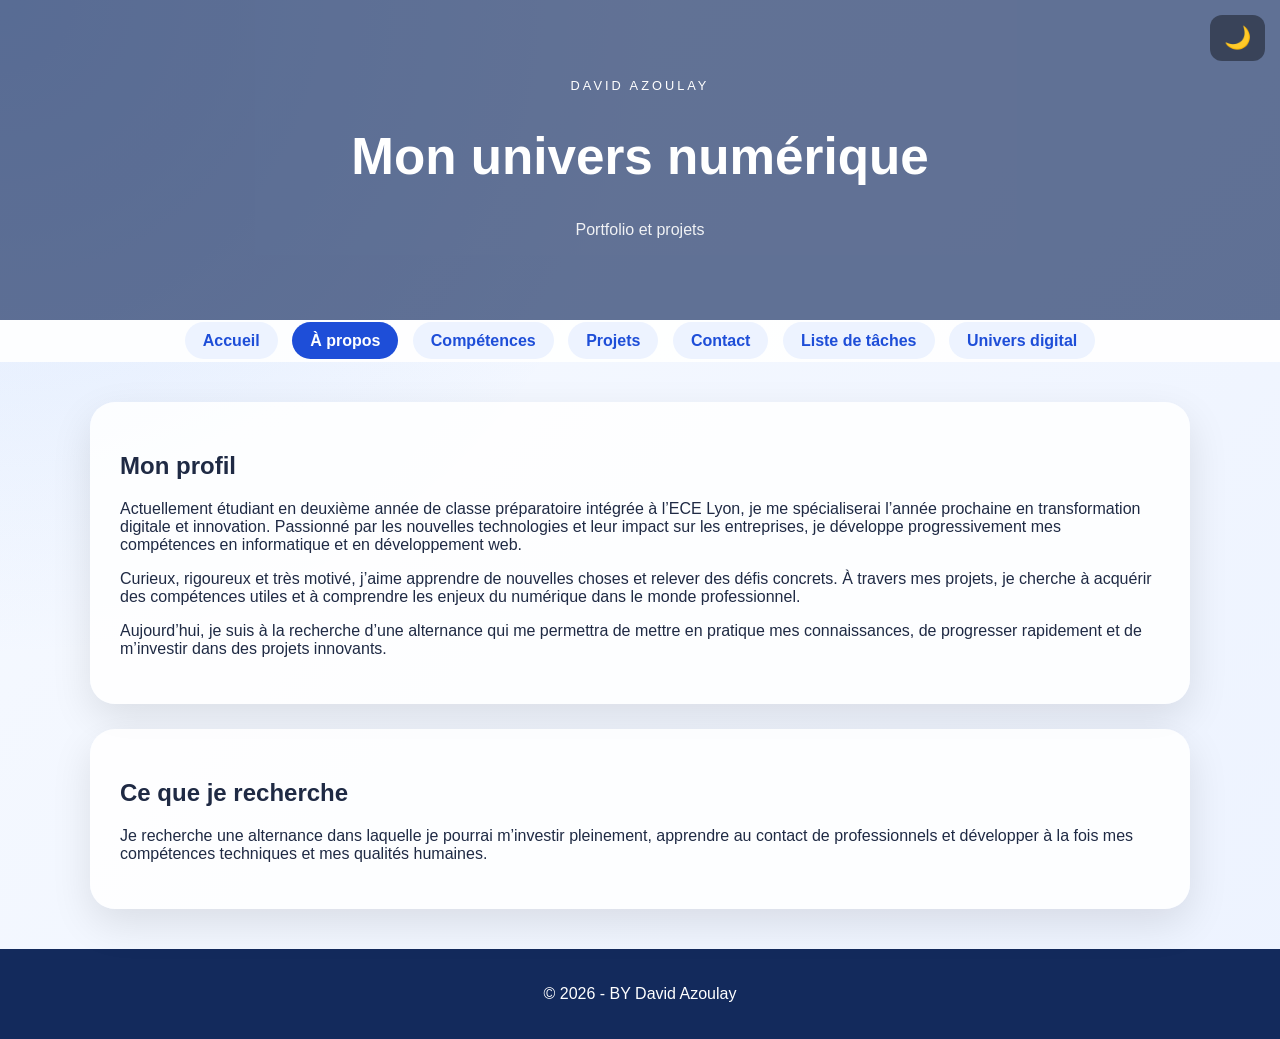
==== commit f7e59f6f: "Add files via upload" ====
--- a/apropos.html
+++ b/apropos.html
@@ -4,7 +4,7 @@
     <meta charset="UTF-8">
     <meta name="viewport" content="width=device-width, initial-scale=1.0">
     <title>À propos - Mon univers numérique</title>
-    <link rel="stylesheet" href="style.css">
+    <link rel="stylesheet" href="style.css?v=999">
 </head>
 <body>
 
@@ -12,9 +12,9 @@
 
     <!-- SLIDER -->
     <div class="slider">
-        <img src="images/bg1.jpg">
-        <img src="images/bg2.jpg">
-        <img src="images/bg3.jpg">
+        <img src="bg1.jpg">
+        <img src="bg2.jpg">
+        <img src="bg3.jpg">
     </div>
 
     <!-- DARK MODE -->
@@ -39,7 +39,8 @@
     <a href="competences.html">Compétences</a>
     <a href="projets.html">Projets</a>
     <a href="contact.html">Contact</a>
-    <a href="todo.html">TODO</a>
+    <a href="todo.html">Liste de tâches</a>
+    <a href="tailwind.html">Univers digital</a>
 
     
 </nav>
--- a/style.css
+++ b/style.css
@@ -309,4 +309,117 @@
     .ligne-formulaire {
         flex-direction: column;
     }
+}
+/* ACCORDEON PROJETS */
+
+#listeProjets {
+    margin-top: 15px;
+}
+
+.titre-projet {
+    width: 100%;
+    text-align: left;
+    padding: 15px;
+    margin-top: 10px;
+    background: linear-gradient(135deg, #1e4ed8, #3b82f6);
+    color: white;
+    border: none;
+    border-radius: 12px;
+    cursor: pointer;
+    font-weight: bold;
+}
+
+.contenu-projet {
+    display: none;
+    padding: 15px;
+    background: #eef4ff;
+    border-radius: 12px;
+    margin-top: 5px;
+}
+
+.dark-mode .contenu-projet {
+    background: #334155;
+    color: white;
+}
+
+/* CAROUSEL */
+
+.carousel {
+    display: flex;
+    align-items: center;
+    gap: 10px;
+    margin-top: 20px;
+}
+
+.carousel-track {
+    overflow: hidden;
+    width: 100%;
+    border-radius: 15px;
+}
+
+.slide {
+    width: 100%;
+    display: none;
+    border-radius: 15px;
+}
+
+.slide.active {
+    display: block;
+}
+
+#prev, #next {
+    background: #1e4ed8;
+    color: white;
+    border: none;
+    padding: 10px;
+    border-radius: 50%;
+    cursor: pointer;
+}
+
+#prev:hover, #next:hover {
+    background: #3b82f6;
+}
+
+/* BOUTON PROJETS PREMIUM */
+
+.btn-projets {
+    display: flex;
+    align-items: center;
+    gap: 10px;
+    padding: 15px 20px;
+    width: 100%;
+    border: none;
+    border-radius: 15px;
+    background: linear-gradient(135deg, #1e4ed8, #3b82f6);
+    color: white;
+    font-size: 1.1rem;
+    font-weight: bold;
+    cursor: pointer;
+    transition: 0.3s;
+    box-shadow: 0 10px 25px rgba(0,0,0,0.15);
+}
+
+/* hover */
+.btn-projets:hover {
+    transform: translateY(-3px);
+    box-shadow: 0 15px 35px rgba(0,0,0,0.2);
+}
+
+/* clic */
+.btn-projets:active {
+    transform: scale(0.97);
+}
+
+/* DARK MODE */
+.dark-mode .btn-projets {
+    background: linear-gradient(135deg, #020617, #1e293b);
+}
+
+#arrow {
+    margin-left: auto;
+    transition: 0.3s;
+}
+
+.rotate {
+    transform: rotate(180deg);
 }
